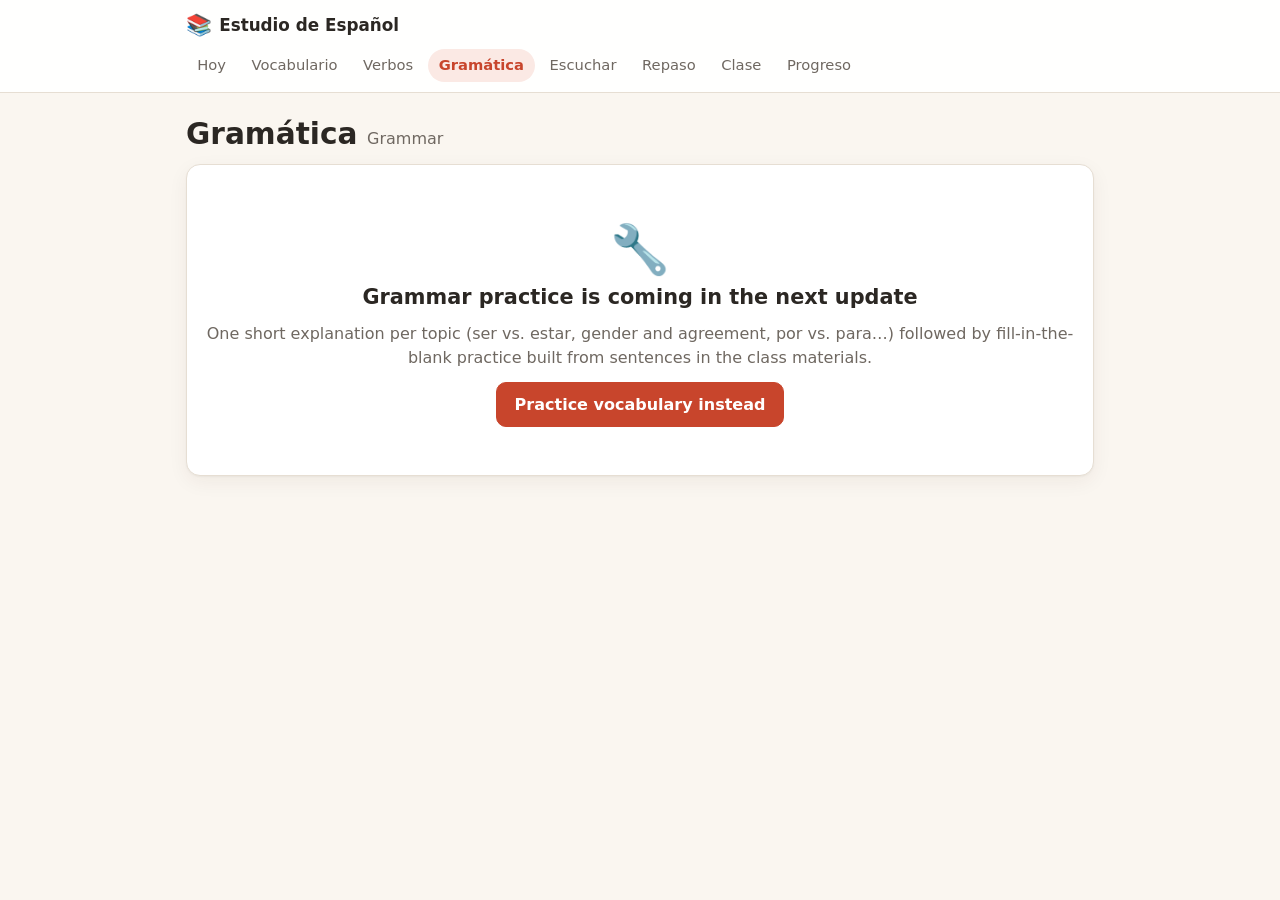
==== grammar.html @ a1530272 "Phase 1: site scaffold, spaced-repetition flashcards, class hub Static site (HTML/CSS/JS, no build s" ====
<!DOCTYPE html>
<html lang="en">
<head>
  <meta charset="utf-8">
  <meta name="viewport" content="width=device-width, initial-scale=1">
  <title>Gramática · Estudio de Español</title>
  <link rel="stylesheet" href="css/style.css">
  <link rel="icon" href="data:image/svg+xml,%3Csvg xmlns='http://www.w3.org/2000/svg' viewBox='0 0 100 100'%3E%3Ctext y='.9em' font-size='90'%3E%F0%9F%93%9A%3C/text%3E%3C/svg%3E">
</head>
<body>
  <div id="site-header"></div>
  <main class="container">
    <div class="section-title"><h1>Gramática</h1><span class="en">Grammar</span></div>
    <div class="card soon">
      <div class="big-icon">🔧</div>
      <h2>Grammar practice is coming in the next update</h2>
      <p class="muted">One short explanation per topic (ser vs. estar, gender and agreement, por vs. para…) followed by fill-in-the-blank practice built from sentences in the class materials.</p>
      <a class="btn btn-primary" href="vocab.html">Practice vocabulary instead</a>
    </div>
  </main>
  <script type="module">import { initPage } from './js/app.js'; initPage('grammar');</script>
</body>
</html>
---- css/style.css ----
/* ---------- Tokens ---------- */
:root {
  --bg: #faf6f0;
  --surface: #ffffff;
  --surface-2: #f4eee6;
  --text: #2b2723;
  --muted: #6f6861;
  --border: #e6ded3;
  --accent: #c8452c;
  --accent-soft: #fbe9e4;
  --green: #2e8b57;
  --green-soft: #e3f4ea;
  --amber: #b86e00;
  --amber-soft: #fff3dc;
  --blue: #2f6fb3;
  --blue-soft: #e4eefb;
  --radius: 14px;
  --shadow: 0 1px 2px rgba(0,0,0,.04), 0 6px 20px rgba(60,40,20,.06);
  --font: system-ui, -apple-system, "Segoe UI", Roboto, "Helvetica Neue", Arial, sans-serif;
}
@media (prefers-color-scheme: dark) {
  :root {
    --bg: #17140f;
    --surface: #211d18;
    --surface-2: #2a251f;
    --text: #f1ebe3;
    --muted: #a59c91;
    --border: #35302a;
    --accent: #ff7b5c;
    --accent-soft: #3a221b;
    --green: #5ccf8a;
    --green-soft: #1d3527;
    --amber: #ffb347;
    --amber-soft: #3b2d12;
    --blue: #7fb3ff;
    --blue-soft: #1e2d44;
    --shadow: 0 1px 2px rgba(0,0,0,.3), 0 6px 20px rgba(0,0,0,.25);
  }
}

/* ---------- Base ---------- */
* { box-sizing: border-box; }
html { color-scheme: light dark; }
body {
  margin: 0;
  font-family: var(--font);
  font-size: 16px;
  line-height: 1.5;
  background: var(--bg);
  color: var(--text);
  -webkit-font-smoothing: antialiased;
}
a { color: var(--accent); }
h1, h2, h3 { line-height: 1.2; margin: 0 0 .5rem; }
h1 { font-size: 1.85rem; }
h2 { font-size: 1.3rem; }
h3 { font-size: 1.05rem; }
p { margin: 0 0 .75rem; }
.muted { color: var(--muted); }
.small { font-size: .875rem; }
.center { text-align: center; }
.mt { margin-top: 1rem; }
.mb { margin-bottom: 1rem; }
.row { display: flex; flex-wrap: wrap; gap: .75rem; align-items: center; }
.row.between { justify-content: space-between; }
.stack { display: flex; flex-direction: column; gap: 1rem; }
.hidden { display: none !important; }

.container {
  max-width: 940px;
  margin: 0 auto;
  padding: 1.5rem 1rem 5rem;
}

/* ---------- Header / nav ---------- */
.site-header {
  position: sticky;
  top: 0;
  z-index: 20;
  background: color-mix(in srgb, var(--surface) 92%, transparent);
  backdrop-filter: blur(8px);
  border-bottom: 1px solid var(--border);
}
.header-inner {
  padding: .6rem 1rem;
  display: flex;
  flex-wrap: wrap;
  align-items: center;
  gap: .5rem 1.25rem;
}
.brand {
  font-weight: 800;
  text-decoration: none;
  color: var(--text);
  display: inline-flex;
  align-items: center;
  gap: .45rem;
  font-size: 1.05rem;
  white-space: nowrap;
}
.brand-icon { font-size: 1.3rem; }
.nav { display: flex; flex-wrap: wrap; gap: .2rem; }
.nav-link {
  text-decoration: none;
  color: var(--muted);
  padding: .35rem .7rem;
  border-radius: 999px;
  font-size: .92rem;
  font-weight: 500;
  white-space: nowrap;
}
.nav-link:hover { background: var(--surface-2); color: var(--text); }
.nav-link.active { background: var(--accent-soft); color: var(--accent); font-weight: 700; }

/* ---------- Cards & layout ---------- */
.card {
  background: var(--surface);
  border: 1px solid var(--border);
  border-radius: var(--radius);
  padding: 1.25rem;
  box-shadow: var(--shadow);
}
.card + .card { margin-top: 1rem; }
.card h2 { margin-bottom: .75rem; }
.grid {
  display: grid;
  gap: 1rem;
  grid-template-columns: repeat(auto-fill, minmax(260px, 1fr));
}
.grid .card + .card { margin-top: 0; }
.section-title {
  display: flex;
  align-items: baseline;
  gap: .6rem;
  flex-wrap: wrap;
  margin-bottom: .25rem;
}
.section-title .en { color: var(--muted); font-weight: 500; font-size: 1rem; }

/* ---------- Buttons ---------- */
.btn {
  display: inline-flex;
  align-items: center;
  justify-content: center;
  gap: .4rem;
  padding: .6rem 1.1rem;
  border-radius: 10px;
  font: inherit;
  font-weight: 600;
  border: 1px solid var(--border);
  background: var(--surface);
  color: var(--text);
  cursor: pointer;
  text-decoration: none;
  transition: transform .05s ease, background .15s ease;
}
.btn:hover { background: var(--surface-2); }
.btn:active { transform: translateY(1px); }
.btn:disabled { opacity: .5; cursor: not-allowed; }
.btn-primary { background: var(--accent); border-color: var(--accent); color: #fff; }
.btn-primary:hover { background: color-mix(in srgb, var(--accent) 88%, black); }
.btn-ghost { background: transparent; border-color: transparent; color: var(--muted); }
.btn-ghost:hover { background: var(--surface-2); color: var(--text); }
.btn-lg { font-size: 1.1rem; padding: .85rem 1.5rem; }
.btn-sm { font-size: .85rem; padding: .35rem .7rem; }
.btn-block { width: 100%; }
.icon-btn {
  border: 1px solid var(--border);
  background: var(--surface);
  border-radius: 999px;
  width: 2.5rem;
  height: 2.5rem;
  font-size: 1.2rem;
  cursor: pointer;
  display: inline-flex;
  align-items: center;
  justify-content: center;
}
.icon-btn:hover { background: var(--surface-2); }

/* ---------- Chips, badges, stats ---------- */
.chip {
  display: inline-flex;
  align-items: center;
  gap: .3rem;
  padding: .15rem .6rem;
  border-radius: 999px;
  font-size: .8rem;
  font-weight: 600;
  background: var(--surface-2);
  color: var(--muted);
}
.chip.accent { background: var(--accent-soft); color: var(--accent); }
.chip.green { background: var(--green-soft); color: var(--green); }
.chip.amber { background: var(--amber-soft); color: var(--amber); }
.chip.blue { background: var(--blue-soft); color: var(--blue); }
.stats { display: flex; flex-wrap: wrap; gap: 1rem 2rem; }
.stat .num { font-size: 2rem; font-weight: 800; line-height: 1.1; }
.stat .label { color: var(--muted); font-size: .85rem; }
.progress { height: 6px; background: var(--border); border-radius: 999px; overflow: hidden; }
.progress i { display: block; height: 100%; background: var(--accent); transition: width .2s ease; }

/* ---------- Forms ---------- */
label { font-weight: 600; font-size: .9rem; }
select, input[type="text"], input[type="number"] {
  font: inherit;
  padding: .45rem .6rem;
  border-radius: 8px;
  border: 1px solid var(--border);
  background: var(--surface);
  color: var(--text);
}
.check { display: flex; align-items: flex-start; gap: .6rem; cursor: pointer; font-weight: 500; }
.check input { margin-top: .3rem; width: 1.1rem; height: 1.1rem; accent-color: var(--accent); }

/* ---------- Flashcards ---------- */
.session-top { display: flex; align-items: center; gap: .75rem; margin-bottom: .75rem; }
.session-top .progress { flex: 1; }
.flashcard {
  min-height: 240px;
  display: flex;
  flex-direction: column;
  align-items: center;
  justify-content: center;
  text-align: center;
  gap: .6rem;
  padding: 2rem 1.25rem;
}
.flashcard .lang-tag {
  font-size: .75rem;
  text-transform: uppercase;
  letter-spacing: .08em;
  color: var(--muted);
  font-weight: 700;
}
.flashcard .word { font-size: 2.1rem; font-weight: 800; line-height: 1.15; }
.flashcard .word.small-word { font-size: 1.5rem; }
.flashcard .note { color: var(--muted); font-size: .9rem; }
.flashcard .example { color: var(--muted); font-style: italic; margin-top: .25rem; }
.flashcard .divider { width: 60px; height: 2px; background: var(--border); margin: .5rem 0; }
.answer-form { width: 100%; max-width: 480px; display: flex; flex-direction: column; gap: .6rem; }
.answer-input {
  font: inherit;
  font-size: 1.25rem;
  padding: .7rem 1rem;
  width: 100%;
  border: 2px solid var(--border);
  border-radius: 10px;
  background: var(--bg);
  color: var(--text);
  text-align: center;
}
.answer-input:focus { outline: none; border-color: var(--accent); }
.accent-keys { display: flex; flex-wrap: wrap; justify-content: center; gap: .35rem; }
.accent-keys button {
  min-width: 2.4rem;
  padding: .35rem .5rem;
  font: inherit;
  font-size: 1.1rem;
  border-radius: 8px;
  border: 1px solid var(--border);
  background: var(--surface);
  color: var(--text);
  cursor: pointer;
}
.accent-keys button:hover { background: var(--surface-2); }
.result {
  width: 100%;
  max-width: 480px;
  padding: .75rem 1rem;
  border-radius: 10px;
  border-left: 4px solid var(--border);
  background: var(--surface-2);
  text-align: left;
}
.result.correct { border-color: var(--green); background: var(--green-soft); }
.result.almost { border-color: var(--amber); background: var(--amber-soft); }
.result.wrong { border-color: var(--accent); background: var(--accent-soft); }
.result .headline { font-weight: 700; }
.result .answer { font-size: 1.3rem; font-weight: 800; margin: .15rem 0; }
.rating-row {
  display: grid;
  grid-template-columns: repeat(4, 1fr);
  gap: .5rem;
  width: 100%;
  max-width: 520px;
  margin-top: .5rem;
}
.rating-btn {
  display: flex;
  flex-direction: column;
  align-items: center;
  gap: .1rem;
  padding: .6rem .3rem;
  border-radius: 10px;
  border: 2px solid var(--border);
  background: var(--surface);
  color: var(--text);
  font: inherit;
  font-weight: 700;
  cursor: pointer;
}
.rating-btn small { font-weight: 500; color: var(--muted); font-size: .75rem; }
.rating-btn .key { font-size: .7rem; color: var(--muted); font-weight: 500; }
.rating-btn.again { border-color: var(--accent); }
.rating-btn.hard { border-color: var(--amber); }
.rating-btn.good { border-color: var(--green); }
.rating-btn.easy { border-color: var(--blue); }
.rating-btn.is-default { box-shadow: 0 0 0 3px color-mix(in srgb, var(--accent) 30%, transparent); }
.rating-btn:hover { background: var(--surface-2); }
.actions { display: flex; flex-wrap: wrap; gap: .5rem; justify-content: center; margin-top: .25rem; }
.kbd-hint { color: var(--muted); font-size: .8rem; }
kbd {
  font-family: inherit;
  font-size: .75rem;
  padding: .05rem .35rem;
  border: 1px solid var(--border);
  border-bottom-width: 2px;
  border-radius: 5px;
  background: var(--surface-2);
}
.deck-row {
  display: flex;
  flex-wrap: wrap;
  align-items: center;
  gap: .5rem .75rem;
  padding: .6rem 0;
  border-top: 1px solid var(--border);
}
.deck-row:first-of-type { border-top: 0; }
.deck-row .title { font-weight: 600; flex: 1; min-width: 160px; }
.mode-card { display: flex; flex-direction: column; gap: .6rem; }
.mode-card .big { font-size: 1.6rem; font-weight: 800; }

/* ---------- Class resources ---------- */
.unit { scroll-margin-top: 80px; }
.unit-head { display: flex; flex-wrap: wrap; align-items: baseline; gap: .5rem 1rem; margin-bottom: .5rem; }
.resource { display: flex; flex-direction: column; gap: .5rem; }
.resource-head { display: flex; gap: .7rem; align-items: flex-start; }
.resource-icon { font-size: 1.5rem; line-height: 1; flex-shrink: 0; }
.resource-title { font-weight: 700; }
.resource-meta { color: var(--muted); font-size: .85rem; display: flex; flex-wrap: wrap; gap: .4rem .75rem; }
.resource-actions { display: flex; flex-wrap: wrap; gap: .4rem; margin-top: auto; }
.badge-due { color: var(--amber); font-weight: 600; }
.badge-overdue { color: var(--accent); font-weight: 600; }
.viewer { grid-column: 1 / -1; }
.pdf-frame { width: 100%; height: 72vh; border: 1px solid var(--border); border-radius: 10px; background: #fff; }
.video-frame { width: 100%; aspect-ratio: 16 / 9; border: 0; border-radius: 10px; background: #000; }
.embed-frame { width: 100%; height: 500px; border: 0; border-radius: 10px; }

/* ---------- Home ---------- */
.hero { display: flex; flex-wrap: wrap; justify-content: space-between; align-items: center; gap: .75rem; margin-bottom: 1.25rem; }
.streak { font-size: 1rem; font-weight: 700; padding: .4rem .8rem; }
.due-list { list-style: none; margin: 0; padding: 0; }
.due-list li { display: flex; flex-wrap: wrap; gap: .3rem .75rem; align-items: baseline; padding: .5rem 0; border-top: 1px solid var(--border); }
.due-list li:first-child { border-top: 0; }
.due-list .t { font-weight: 600; flex: 1; min-width: 180px; }
.tip { border-left: 3px solid var(--amber); padding-left: .8rem; color: var(--muted); }

/* ---------- Progress ---------- */
.heatmap { display: grid; grid-template-columns: repeat(14, 1fr); gap: 4px; max-width: 420px; }
.heatmap i { display: block; aspect-ratio: 1; border-radius: 3px; background: var(--border); }
.heatmap i.on { background: var(--green); }
.heatmap i.today { outline: 2px solid var(--accent); outline-offset: 1px; }
.weak-list { list-style: none; margin: 0; padding: 0; }
.weak-list li { display: flex; justify-content: space-between; gap: .75rem; padding: .4rem 0; border-top: 1px solid var(--border); }
.weak-list li:first-child { border-top: 0; }

/* ---------- Misc ---------- */
.empty { color: var(--muted); text-align: center; padding: 2rem 1rem; }
.error { color: var(--accent); font-weight: 600; }
.toast {
  position: fixed;
  left: 50%;
  bottom: 1.5rem;
  transform: translateX(-50%);
  background: var(--text);
  color: var(--bg);
  padding: .6rem 1rem;
  border-radius: 999px;
  font-weight: 600;
  box-shadow: var(--shadow);
  z-index: 50;
  animation: toast-in .2s ease;
}
@keyframes toast-in { from { opacity: 0; transform: translate(-50%, 8px); } to { opacity: 1; transform: translate(-50%, 0); } }
.soon { text-align: center; padding: 3rem 1rem; }
.soon .big-icon { font-size: 3rem; }

@media (max-width: 600px) {
  .container { padding: 1rem .9rem 4rem; }
  h1 { font-size: 1.5rem; }
  .flashcard { padding: 1.5rem .9rem; min-height: 200px; }
  .flashcard .word { font-size: 1.7rem; }
  .pdf-frame { height: 60vh; }
  .nav-link { font-size: .85rem; padding: .3rem .55rem; }
}
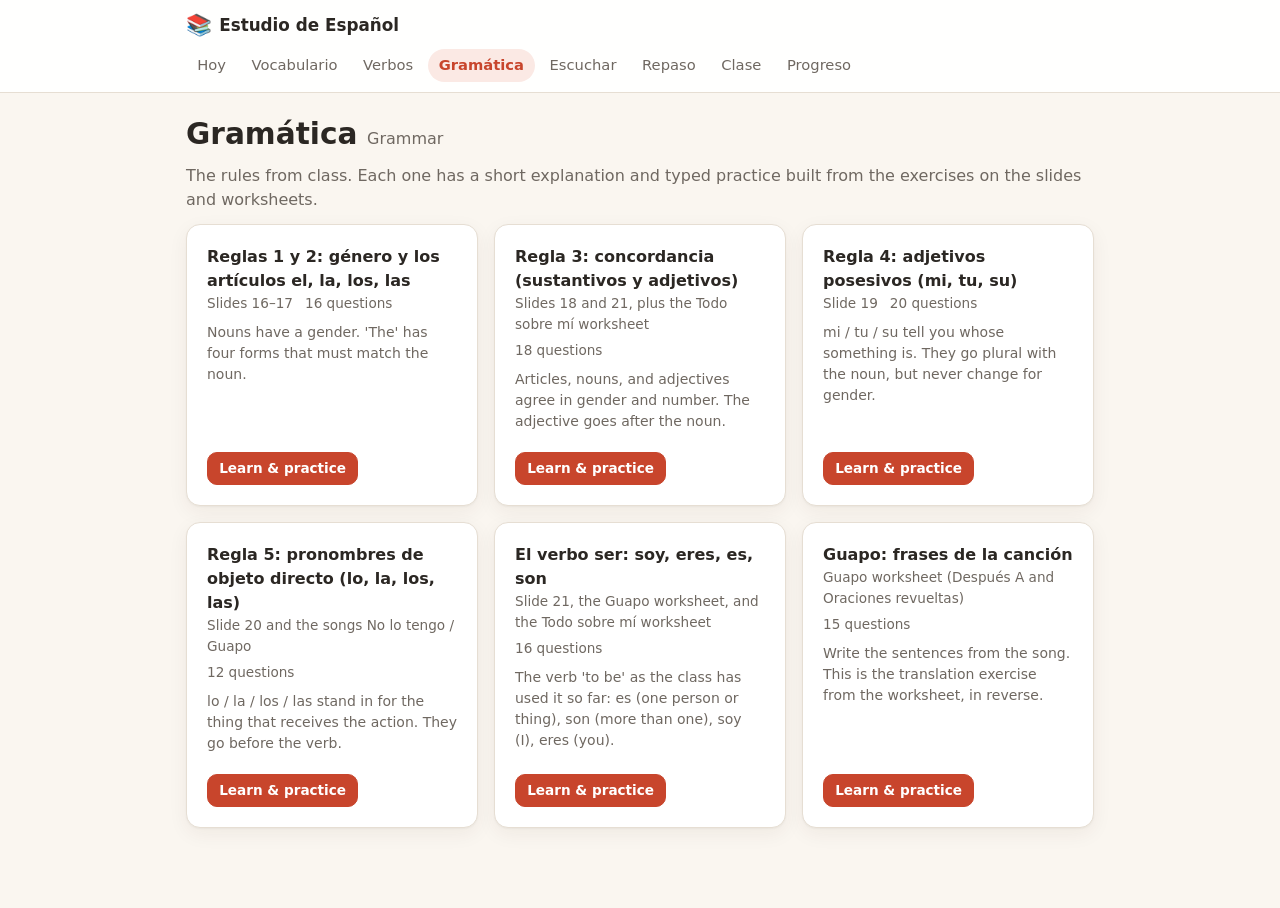
==== commit 973155bc: "Load real class content: slides 1-72, Todo sobre mi, Guapo worksheet - 13 vocabulary decks (523 word" ====
--- a/grammar.html
+++ b/grammar.html
@@ -9,15 +9,7 @@
 </head>
 <body>
   <div id="site-header"></div>
-  <main class="container">
-    <div class="section-title"><h1>Gramática</h1><span class="en">Grammar</span></div>
-    <div class="card soon">
-      <div class="big-icon">🔧</div>
-      <h2>Grammar practice is coming in the next update</h2>
-      <p class="muted">One short explanation per topic (ser vs. estar, gender and agreement, por vs. para…) followed by fill-in-the-blank practice built from sentences in the class materials.</p>
-      <a class="btn btn-primary" href="vocab.html">Practice vocabulary instead</a>
-    </div>
-  </main>
-  <script type="module">import { initPage } from './js/app.js'; initPage('grammar');</script>
+  <main class="container" id="app"><p class="muted">Loading…</p></main>
+  <script type="module" src="js/pages/grammar.js"></script>
 </body>
 </html>
--- a/css/style.css
+++ b/css/style.css
@@ -348,6 +348,14 @@
 .video-frame { width: 100%; aspect-ratio: 16 / 9; border: 0; border-radius: 10px; background: #000; }
 .embed-frame { width: 100%; height: 500px; border: 0; border-radius: 10px; }
 
+/* ---------- Readings & grammar ---------- */
+.reading p { line-height: 1.7; }
+.reading ol { margin: 0; padding-left: 1.25rem; }
+.reading li { margin-bottom: .35rem; }
+.examples { width: 100%; border-collapse: collapse; margin-top: .5rem; }
+.examples td { padding: .35rem .6rem .35rem 0; border-top: 1px solid var(--border); vertical-align: top; }
+.examples td:first-child { font-weight: 600; }
+
 /* ---------- Home ---------- */
 .hero { display: flex; flex-wrap: wrap; justify-content: space-between; align-items: center; gap: .75rem; margin-bottom: 1.25rem; }
 .streak { font-size: 1rem; font-weight: 700; padding: .4rem .8rem; }
